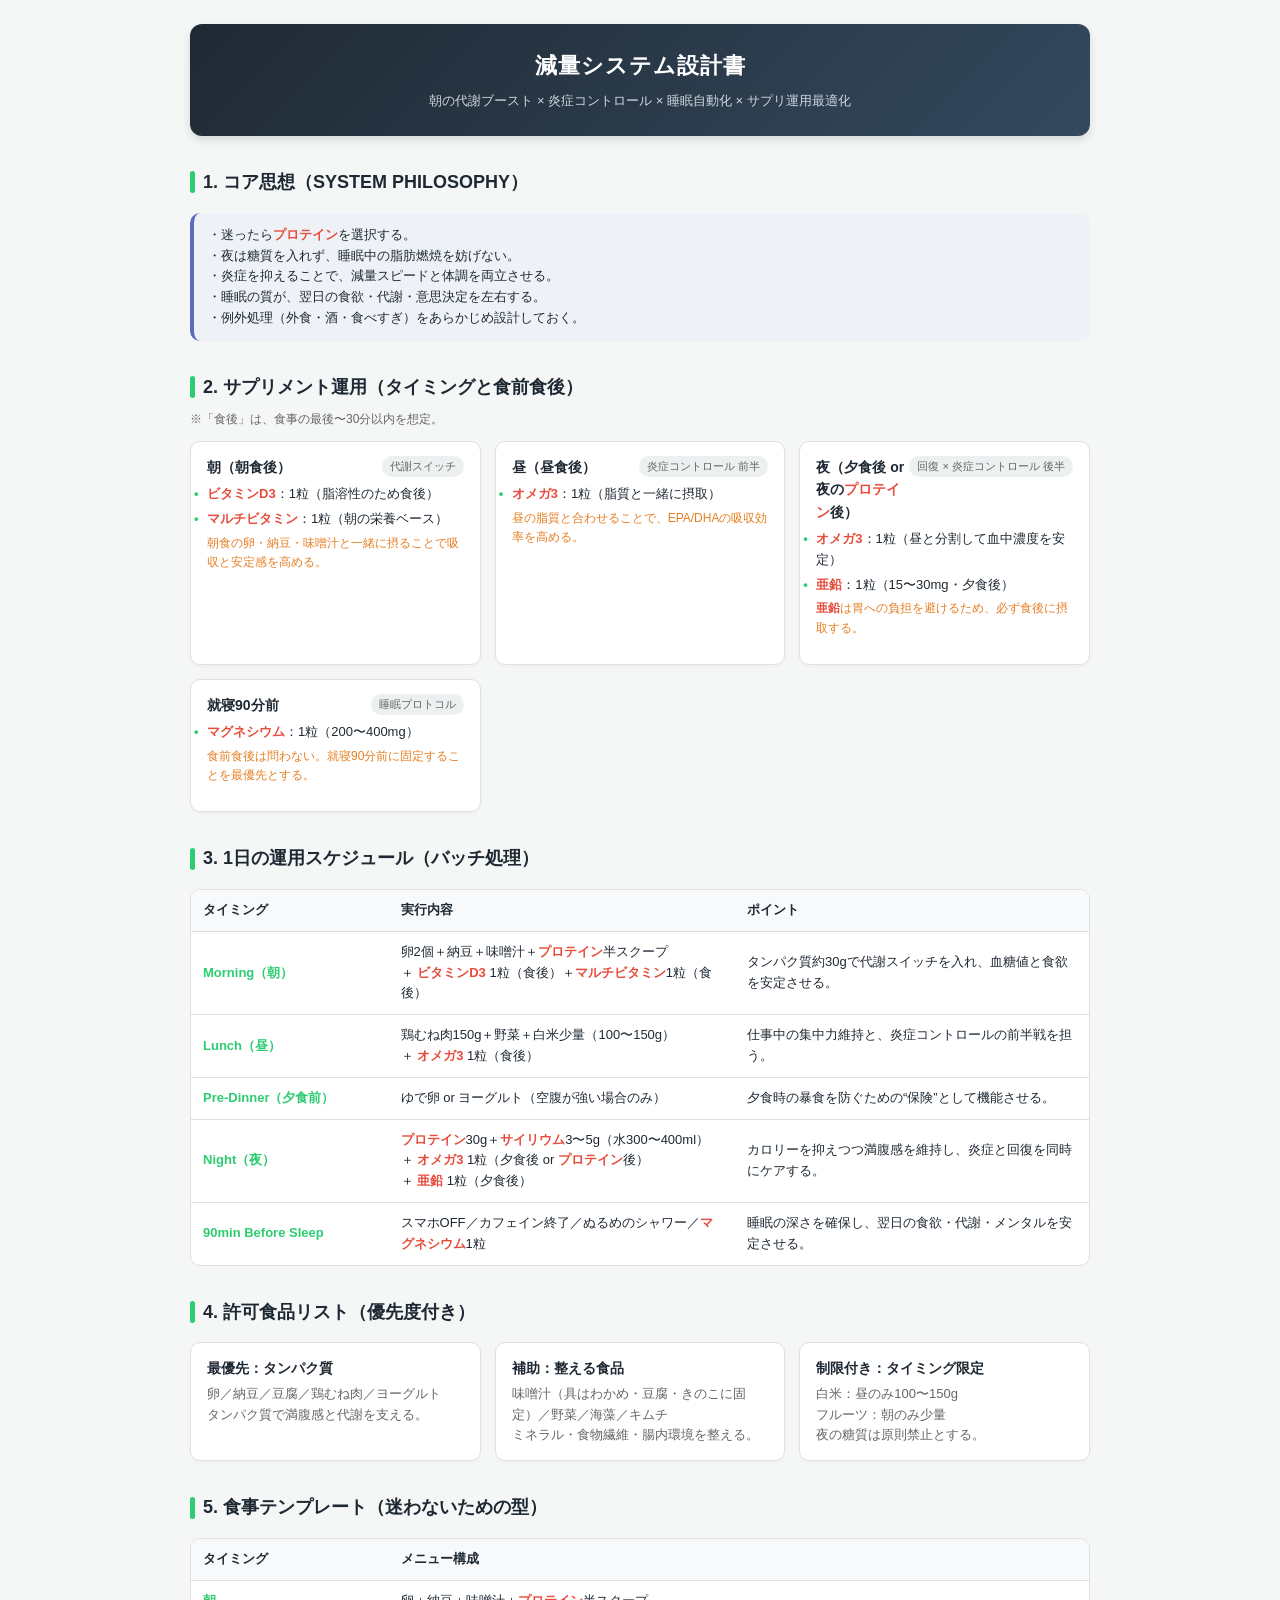
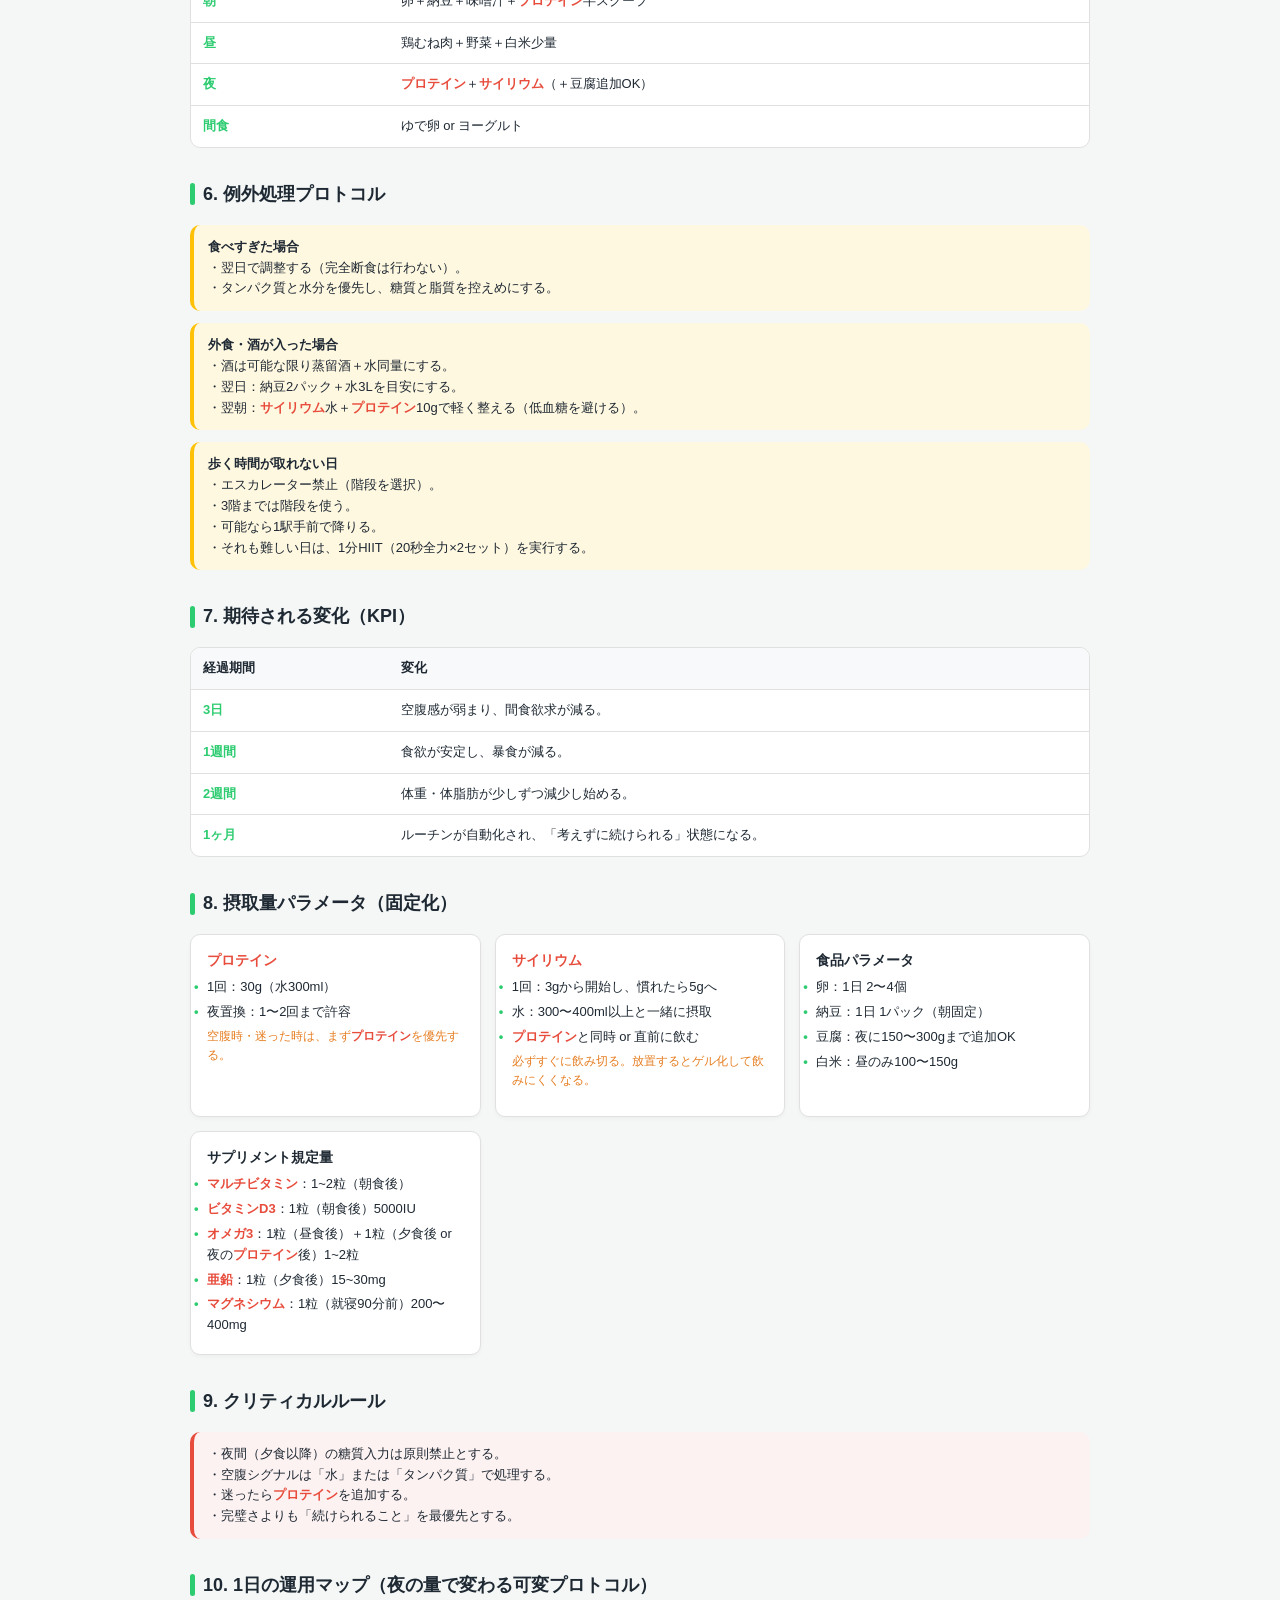
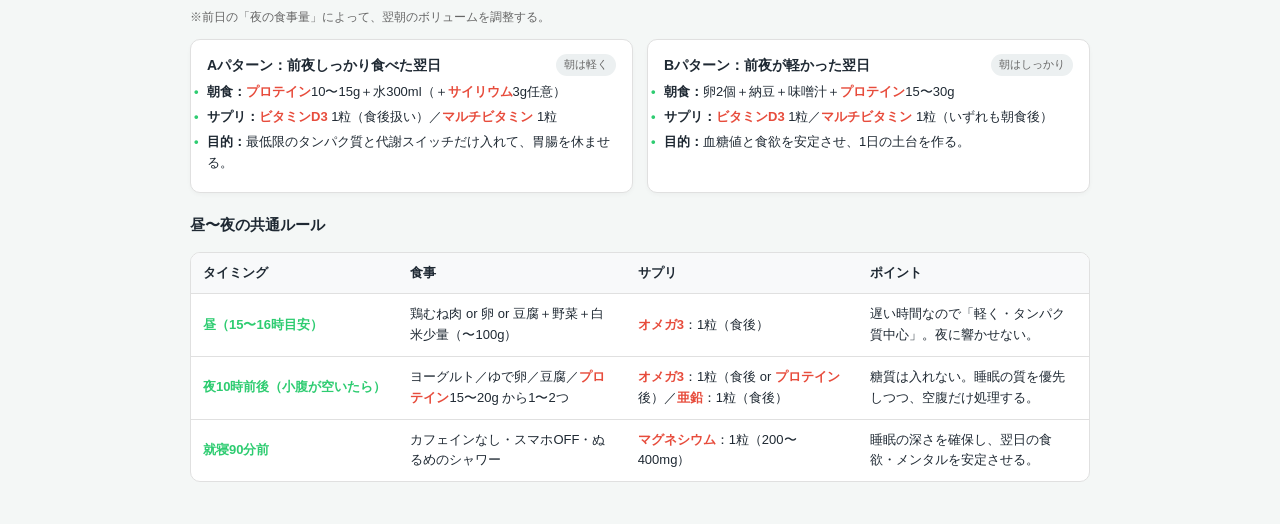
==== guide.html @ 46c60ed5 "Create guide.html" ====
<!DOCTYPE html>
<html lang="ja">
<head>
    <meta charset="UTF-8">
    <title>減量システム設計書</title>
    <style>
        :root {
            --primary: #1f2933;
            --secondary: #2ecc71;
            --accent: #e67e22;
            --danger: #e74c3c;
            --bg: #f4f7f6;
            --card-bg: #ffffff;
            --border: #e0e0e0;
            --muted: #666666;
        }

        * {
            box-sizing: border-box;
        }

        body {
            font-family: "Helvetica Neue", Arial, "Hiragino Kaku Gothic ProN", "Meiryo", sans-serif;
            background-color: var(--bg);
            color: var(--primary);
            margin: 0;
            padding: 24px;
            line-height: 1.6;
        }

        .container {
            max-width: 900px;
            margin: 0 auto;
        }

        header {
            background: linear-gradient(135deg, #1f2933, #34495e);
            color: #fff;
            padding: 24px 20px;
            border-radius: 12px;
            margin-bottom: 28px;
            box-shadow: 0 4px 10px rgba(0,0,0,0.12);
            text-align: center;
        }

        header h1 {
            margin: 0;
            font-size: 22px;
            letter-spacing: 1px;
        }

        header p {
            margin: 8px 0 0;
            font-size: 13px;
            color: #d0d7de;
        }

        h2 {
            margin: 32px 0 16px;
            font-size: 18px;
            color: var(--primary);
            display: flex;
            align-items: center;
            gap: 8px;
        }

        h2::before {
            content: "";
            width: 5px;
            height: 22px;
            border-radius: 4px;
            background: var(--secondary);
        }

        .section-note {
            font-size: 12px;
            color: var(--muted);
            margin-top: -8px;
            margin-bottom: 12px;
        }

        .grid-2 {
            display: grid;
            grid-template-columns: repeat(auto-fit, minmax(260px, 1fr));
            gap: 14px;
        }

        .grid-3 {
            display: grid;
            grid-template-columns: repeat(auto-fit, minmax(220px, 1fr));
            gap: 14px;
        }

        .card {
            background: var(--card-bg);
            border-radius: 10px;
            padding: 14px 16px;
            border: 1px solid var(--border);
            box-shadow: 0 2px 4px rgba(0,0,0,0.03);
        }

        .card-header {
            display: flex;
            justify-content: space-between;
            align-items: flex-start;
            margin-bottom: 6px;
        }

        .card-title {
            font-weight: bold;
            font-size: 14px;
            color: var(--primary);
        }

        .tag {
            font-size: 11px;
            padding: 2px 8px;
            border-radius: 999px;
            background: #ecf0f1;
            color: var(--muted);
            white-space: nowrap;
        }

        .desc {
            font-size: 13px;
            color: var(--muted);
            margin: 4px 0 0;
        }

        table {
            width: 100%;
            border-collapse: separate;
            border-spacing: 0;
            background: var(--card-bg);
            border-radius: 10px;
            overflow: hidden;
            border: 1px solid var(--border);
            margin-bottom: 18px;
        }

        th, td {
            padding: 10px 12px;
            font-size: 13px;
            border-bottom: 1px solid var(--border);
            text-align: left;
        }

        th {
            background: #f8f9fa;
            font-weight: bold;
            color: var(--primary);
        }

        tr:last-child td {
            border-bottom: none;
        }

        .time-col {
            font-weight: bold;
            color: var(--secondary);
            width: 22%;
            white-space: nowrap;
        }

        .box {
            padding: 12px 14px;
            border-radius: 10px;
            font-size: 13px;
            margin-bottom: 12px;
        }

        .box-info {
            background: #eef2f7;
            border-left: 4px solid #5c6bc0;
        }

        .box-success {
            background: #e8f6ef;
            border-left: 4px solid var(--secondary);
        }

        .box-warning {
            background: #fff8e1;
            border-left: 4px solid #ffc107;
        }

        .box-danger {
            background: #fdf2f2;
            border-left: 4px solid var(--danger);
        }

        .param-list {
            list-style: none;
            padding-left: 0;
            margin: 6px 0 0;
            font-size: 13px;
        }

        .param-list li {
            margin-bottom: 4px;
        }

        .param-list li::before {
            content: "•";
            color: var(--secondary);
            font-weight: bold;
            display: inline-block;
            width: 1em;
            margin-left: -1em;
        }

        .note {
            font-size: 12px;
            color: var(--accent);
            margin-top: 4px;
        }

        @media print {
            body {
                padding: 0;
                background: #ffffff;
            }
            header {
                box-shadow: none;
            }
        }
    </style>
</head>
<body>
<div class="container">

    <header>
        <h1>減量システム設計書</h1>
        <p>朝の代謝ブースト × 炎症コントロール × 睡眠自動化 × サプリ運用最適化</p>
    </header>

    <!-- 1. コア思想 -->
    <h2>1. コア思想（SYSTEM PHILOSOPHY）</h2>
    <div class="box box-info">
        <div>・迷ったらプロテインを選択する。</div>
        <div>・夜は糖質を入れず、睡眠中の脂肪燃焼を妨げない。</div>
        <div>・炎症を抑えることで、減量スピードと体調を両立させる。</div>
        <div>・睡眠の質が、翌日の食欲・代謝・意思決定を左右する。</div>
        <div>・例外処理（外食・酒・食べすぎ）をあらかじめ設計しておく。</div>
    </div>

    <!-- 2. サプリメント運用 -->
    <h2>2. サプリメント運用（タイミングと食前食後）</h2>
    <p class="section-note">※「食後」は、食事の最後〜30分以内を想定。</p>

    <div class="grid-2">
        <div class="card">
            <div class="card-header">
                <span class="card-title">朝（朝食後）</span>
                <span class="tag">代謝スイッチ</span>
            </div>
            <ul class="param-list">
                <li>ビタミンD3：1粒（脂溶性のため食後）</li>
                <li>マルチビタミン：1粒（朝の栄養ベース）</li>
            </ul>
            <p class="note">朝食の卵・納豆・味噌汁と一緒に摂ることで吸収と安定感を高める。</p>
        </div>

        <div class="card">
            <div class="card-header">
                <span class="card-title">昼（昼食後）</span>
                <span class="tag">炎症コントロール 前半</span>
            </div>
            <ul class="param-list">
                <li>オメガ3：1粒（脂質と一緒に摂取）</li>
            </ul>
            <p class="note">昼の脂質と合わせることで、EPA/DHAの吸収効率を高める。</p>
        </div>

        <div class="card">
            <div class="card-header">
                <span class="card-title">夜（夕食後 or 夜のプロテイン後）</span>
                <span class="tag">回復 × 炎症コントロール 後半</span>
            </div>
            <ul class="param-list">
                <li>オメガ3：1粒（昼と分割して血中濃度を安定）</li>
                <li>亜鉛：1粒（15〜30mg・夕食後）</li>
            </ul>
            <p class="note">亜鉛は胃への負担を避けるため、必ず食後に摂取する。</p>
        </div>

        <div class="card">
            <div class="card-header">
                <span class="card-title">就寝90分前</span>
                <span class="tag">睡眠プロトコル</span>
            </div>
            <ul class="param-list">
                <li>マグネシウム：1粒（200〜400mg）</li>
            </ul>
            <p class="note">食前食後は問わない。就寝90分前に固定することを最優先とする。</p>
        </div>
    </div>

    <!-- 3. 1日の運用スケジュール -->
    <h2>3. 1日の運用スケジュール（バッチ処理）</h2>
    <table>
        <tr>
            <th>タイミング</th>
            <th>実行内容</th>
            <th>ポイント</th>
        </tr>
        <tr>
            <td class="time-col">Morning（朝）</td>
            <td>
                卵2個＋納豆＋味噌汁＋プロテイン半スクープ<br>
                ＋ ビタミンD3 1粒（食後）＋マルチビタミン1粒（食後）
            </td>
            <td>タンパク質約30gで代謝スイッチを入れ、血糖値と食欲を安定させる。</td>
        </tr>
        <tr>
            <td class="time-col">Lunch（昼）</td>
            <td>
                鶏むね肉150g＋野菜＋白米少量（100〜150g）<br>
                ＋ オメガ3 1粒（食後）
            </td>
            <td>仕事中の集中力維持と、炎症コントロールの前半戦を担う。</td>
        </tr>
        <tr>
            <td class="time-col">Pre-Dinner（夕食前）</td>
            <td>ゆで卵 or ヨーグルト（空腹が強い場合のみ）</td>
            <td>夕食時の暴食を防ぐための“保険”として機能させる。</td>
        </tr>
        <tr>
            <td class="time-col">Night（夜）</td>
            <td>
                プロテイン30g＋サイリウム3〜5g（水300〜400ml）<br>
                ＋ オメガ3 1粒（夕食後 or プロテイン後）<br>
                ＋ 亜鉛 1粒（夕食後）
            </td>
            <td>カロリーを抑えつつ満腹感を維持し、炎症と回復を同時にケアする。</td>
        </tr>
        <tr>
            <td class="time-col">90min Before Sleep</td>
            <td>スマホOFF／カフェイン終了／ぬるめのシャワー／マグネシウム1粒</td>
            <td>睡眠の深さを確保し、翌日の食欲・代謝・メンタルを安定させる。</td>
        </tr>
    </table>

    <!-- 4. 食べていい食品 -->
    <h2>4. 許可食品リスト（優先度付き）</h2>
    <div class="grid-3">
        <div class="card">
            <div class="card-title">最優先：タンパク質</div>
            <p class="desc">
                卵／納豆／豆腐／鶏むね肉／ヨーグルト<br>
                タンパク質で満腹感と代謝を支える。
            </p>
        </div>
        <div class="card">
            <div class="card-title">補助：整える食品</div>
            <p class="desc">
                味噌汁（具はわかめ・豆腐・きのこに固定）／野菜／海藻／キムチ<br>
                ミネラル・食物繊維・腸内環境を整える。
            </p>
        </div>
        <div class="card">
            <div class="card-title">制限付き：タイミング限定</div>
            <p class="desc">
                白米：昼のみ100〜150g<br>
                フルーツ：朝のみ少量<br>
                夜の糖質は原則禁止とする。
            </p>
        </div>
    </div>

    <!-- 5. 食事テンプレ -->
    <h2>5. 食事テンプレート（迷わないための型）</h2>
    <table>
        <tr>
            <th>タイミング</th>
            <th>メニュー構成</th>
        </tr>
        <tr>
            <td class="time-col">朝</td>
            <td>卵＋納豆＋味噌汁＋プロテイン半スクープ</td>
        </tr>
        <tr>
            <td class="time-col">昼</td>
            <td>鶏むね肉＋野菜＋白米少量</td>
        </tr>
        <tr>
            <td class="time-col">夜</td>
            <td>プロテイン＋サイリウム（＋豆腐追加OK）</td>
        </tr>
        <tr>
            <td class="time-col">間食</td>
            <td>ゆで卵 or ヨーグルト</td>
        </tr>
    </table>

    <!-- 6. 例外処理 -->
    <h2>6. 例外処理プロトコル</h2>

    <div class="box box-warning">
        <strong>食べすぎた場合</strong><br>
        ・翌日で調整する（完全断食は行わない）。<br>
        ・タンパク質と水分を優先し、糖質と脂質を控えめにする。
    </div>

    <div class="box box-warning">
        <strong>外食・酒が入った場合</strong><br>
        ・酒は可能な限り蒸留酒＋水同量にする。<br>
        ・翌日：納豆2パック＋水3Lを目安にする。<br>
        ・翌朝：サイリウム水＋プロテイン10gで軽く整える（低血糖を避ける）。
    </div>

    <div class="box box-warning">
        <strong>歩く時間が取れない日</strong><br>
        ・エスカレーター禁止（階段を選択）。<br>
        ・3階までは階段を使う。<br>
        ・可能なら1駅手前で降りる。<br>
        ・それも難しい日は、1分HIIT（20秒全力×2セット）を実行する。
    </div>

    <!-- 7. 効果 -->
    <h2>7. 期待される変化（KPI）</h2>
    <table>
        <tr>
            <th>経過期間</th>
            <th>変化</th>
        </tr>
        <tr>
            <td class="time-col">3日</td>
            <td>空腹感が弱まり、間食欲求が減る。</td>
        </tr>
        <tr>
            <td class="time-col">1週間</td>
            <td>食欲が安定し、暴食が減る。</td>
        </tr>
        <tr>
            <td class="time-col">2週間</td>
            <td>体重・体脂肪が少しずつ減少し始める。</td>
        </tr>
        <tr>
            <td class="time-col">1ヶ月</td>
            <td>ルーチンが自動化され、「考えずに続けられる」状態になる。</td>
        </tr>
    </table>

    <!-- 8. 摂取量パラメータ -->
    <h2>8. 摂取量パラメータ（固定化）</h2>
    <div class="grid-2">
        <div class="card">
            <div class="card-title">プロテイン</div>
            <ul class="param-list">
                <li>1回：30g（水300ml）</li>
                <li>夜置換：1〜2回まで許容</li>
            </ul>
            <p class="note">空腹時・迷った時は、まずプロテインを優先する。</p>
        </div>

        <div class="card">
            <div class="card-title">サイリウム</div>
            <ul class="param-list">
                <li>1回：3gから開始し、慣れたら5gへ</li>
                <li>水：300〜400ml以上と一緒に摂取</li>
                <li>プロテインと同時 or 直前に飲む</li>
            </ul>
            <p class="note">必ずすぐに飲み切る。放置するとゲル化して飲みにくくなる。</p>
        </div>

        <div class="card">
            <div class="card-title">食品パラメータ</div>
            <ul class="param-list">
                <li>卵：1日 2〜4個</li>
                <li>納豆：1日 1パック（朝固定）</li>
                <li>豆腐：夜に150〜300gまで追加OK</li>
                <li>白米：昼のみ100〜150g</li>
            </ul>
        </div>

        <div class="card">
            <div class="card-title">サプリメント規定量</div>
            <ul class="param-list">
                <li>マルチビタミン：1~2粒（朝食後）</li>
                <li>ビタミンD3：1粒（朝食後）5000IU</li>
                <li>オメガ3：1粒（昼食後）＋1粒（夕食後 or 夜のプロテイン後）1~2粒</li>
                <li>亜鉛：1粒（夕食後）15~30mg</li>
                <li>マグネシウム：1粒（就寝90分前）200〜400mg</li>
            </ul>
        </div>
    </div>

    <!-- 9. クリティカルルール -->
    <h2>9. クリティカルルール</h2>
    <div class="box box-danger">
        <div>・夜間（夕食以降）の糖質入力は原則禁止とする。</div>
        <div>・空腹シグナルは「水」または「タンパク質」で処理する。</div>
        <div>・迷ったらプロテインを追加する。</div>
        <div>・完璧さよりも「続けられること」を最優先とする。</div>
    </div>
    
    <!-- 10. 1日の運用マップ（夜の量で変わる可変プロトコル） -->
    <h2>10. 1日の運用マップ（夜の量で変わる可変プロトコル）</h2>
    <p class="section-note">※前日の「夜の食事量」によって、翌朝のボリュームを調整する。</p>

    <div class="grid-2">
        <div class="card">
            <div class="card-header">
                <span class="card-title">Aパターン：前夜しっかり食べた翌日</span>
                <span class="tag">朝は軽く</span>
            </div>
            <ul class="param-list">
                <li><strong>朝食：</strong>プロテイン10〜15g＋水300ml（＋サイリウム3g任意）</li>
                <li><strong>サプリ：</strong>ビタミンD3 1粒（食後扱い）／マルチビタミン 1粒</li>
                <li><strong>目的：</strong>最低限のタンパク質と代謝スイッチだけ入れて、胃腸を休ませる。</li>
            </ul>
        </div>

        <div class="card">
            <div class="card-header">
                <span class="card-title">Bパターン：前夜が軽かった翌日</span>
                <span class="tag">朝はしっかり</span>
            </div>
            <ul class="param-list">
                <li><strong>朝食：</strong>卵2個＋納豆＋味噌汁＋プロテイン15〜30g</li>
                <li><strong>サプリ：</strong>ビタミンD3 1粒／マルチビタミン 1粒（いずれも朝食後）</li>
                <li><strong>目的：</strong>血糖値と食欲を安定させ、1日の土台を作る。</li>
            </ul>
        </div>
    </div>

    <h3 style="font-size:15px; margin-top:20px;">昼〜夜の共通ルール</h3>
    <table>
        <tr>
            <th>タイミング</th>
            <th>食事</th>
            <th>サプリ</th>
            <th>ポイント</th>
        </tr>
        <tr>
            <td class="time-col">昼（15〜16時目安）</td>
            <td>鶏むね肉 or 卵 or 豆腐＋野菜＋白米少量（〜100g）</td>
            <td>オメガ3：1粒（食後）</td>
            <td>遅い時間なので「軽く・タンパク質中心」。夜に響かせない。</td>
        </tr>
        <tr>
            <td class="time-col">夜10時前後（小腹が空いたら）</td>
            <td>ヨーグルト／ゆで卵／豆腐／プロテイン15〜20g から1〜2つ</td>
            <td>オメガ3：1粒（食後 or プロテイン後）／亜鉛：1粒（食後）</td>
            <td>糖質は入れない。睡眠の質を優先しつつ、空腹だけ処理する。</td>
        </tr>
        <tr>
            <td class="time-col">就寝90分前</td>
            <td>カフェインなし・スマホOFF・ぬるめのシャワー</td>
            <td>マグネシウム：1粒（200〜400mg）</td>
            <td>睡眠の深さを確保し、翌日の食欲・メンタルを安定させる。</td>
        </tr>
    </table>

</div>
</body>

</div> <!-- container -->
</body>

<style>
.highlight {
    color: #e74c3c;
    font-weight: bold;
}
</style>

<script>
const words = ["ビタミンD3", "マルチビタミン", "オメガ3", "亜鉛", "マグネシウム", "サイリウム","プロテイン"];

document.body.innerHTML = document.body.innerHTML.replace(
    new RegExp(words.join("|"), "g"),
    match => `<span class="highlight">${match}</span>`
);
</script>

</html>
</html>
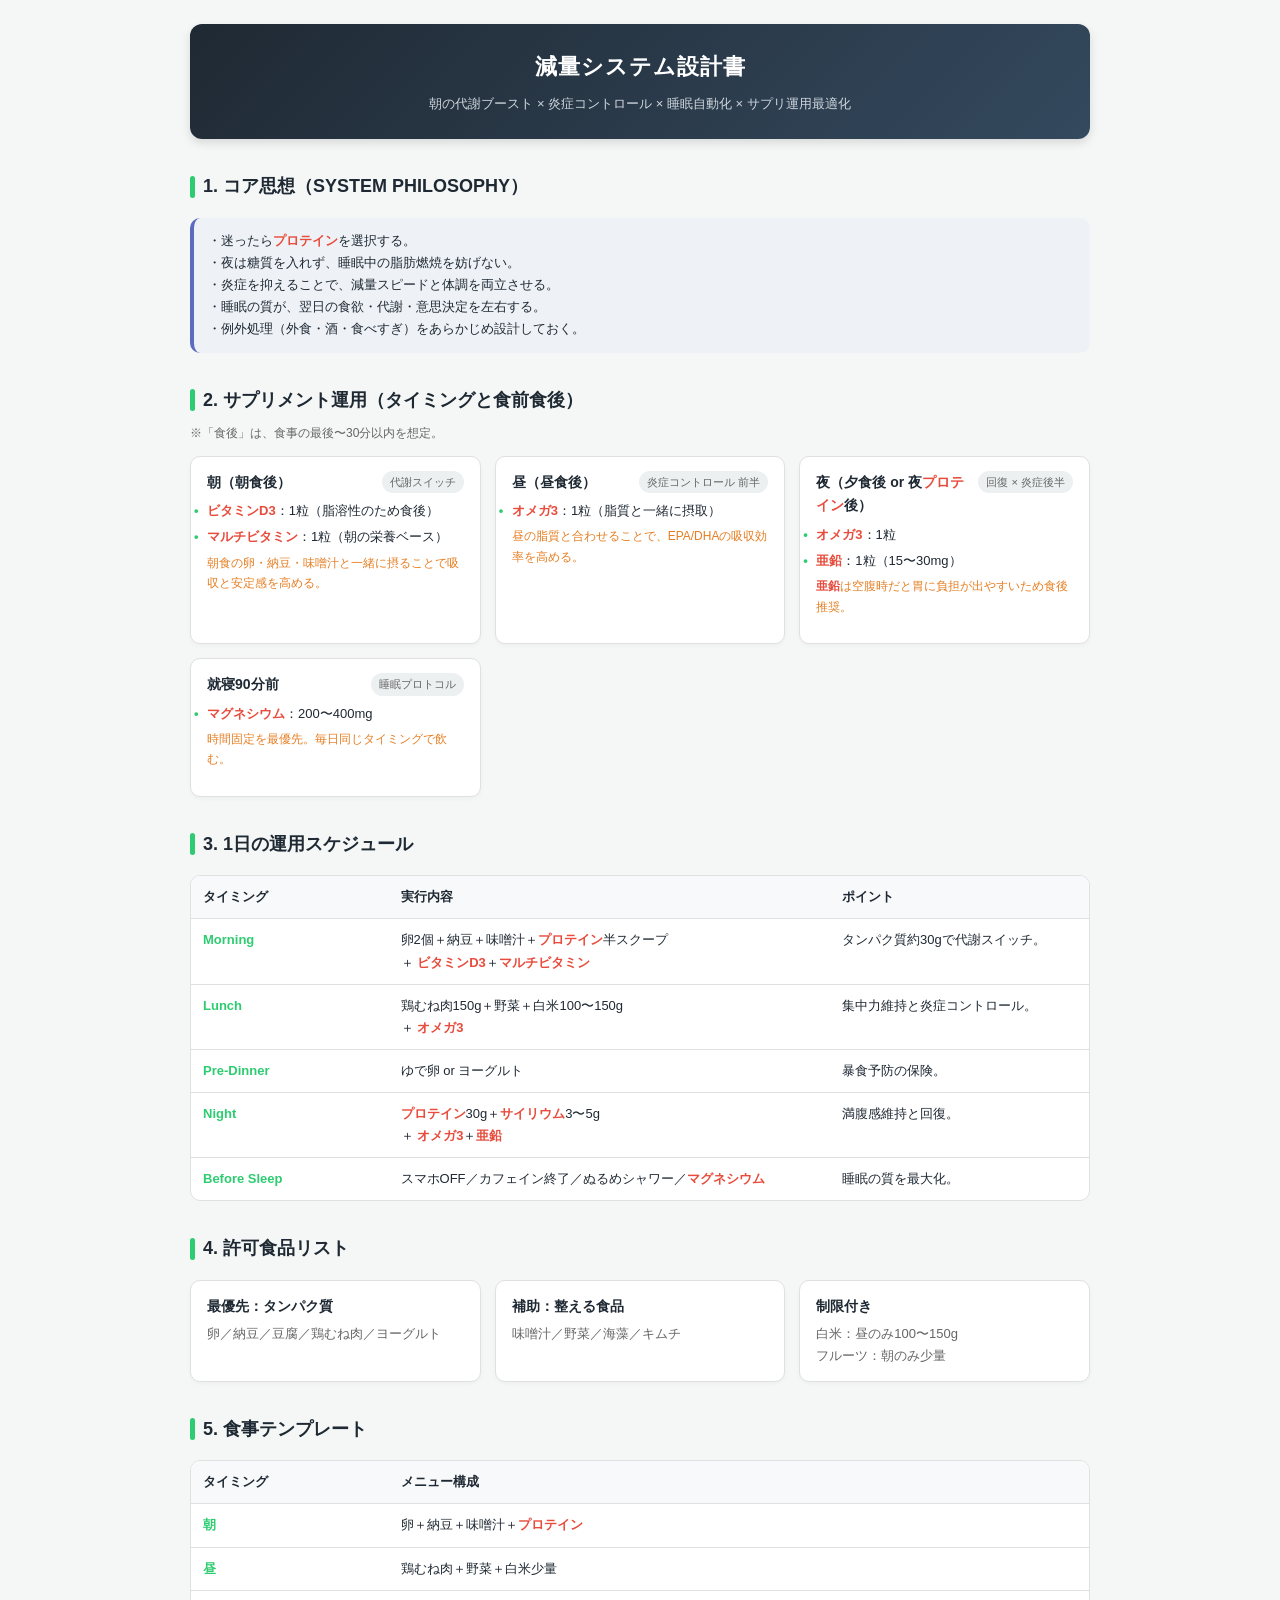
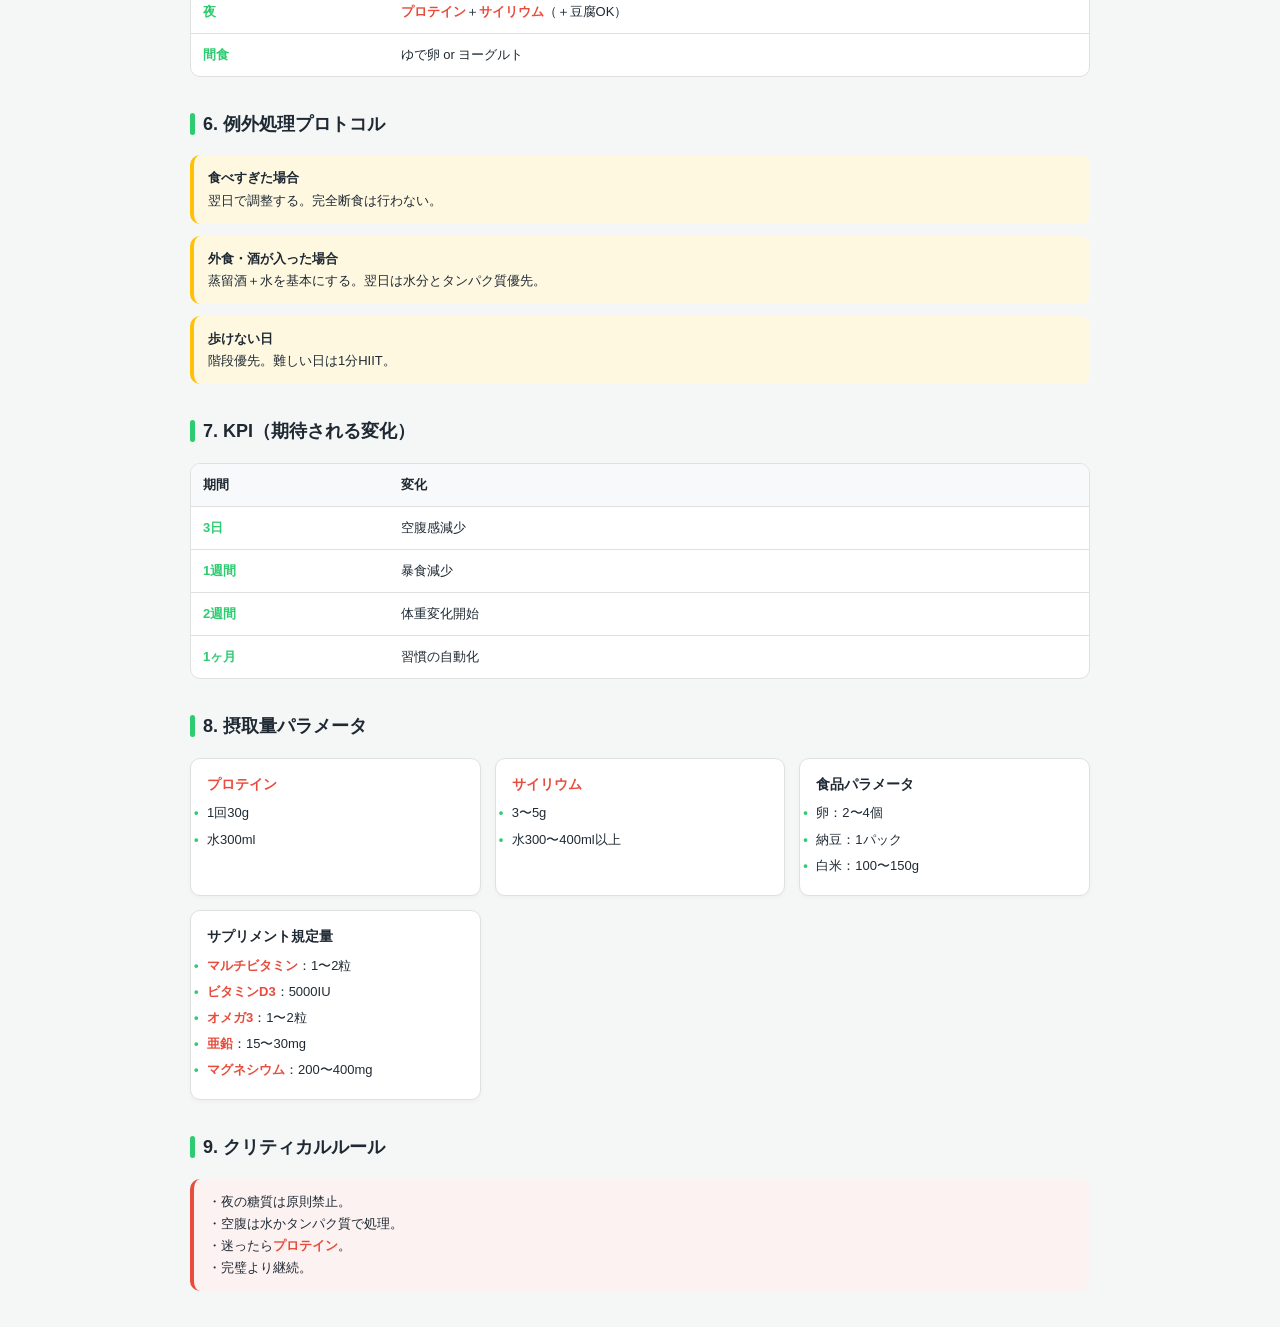
==== commit 3b3d7d7d: "Update guide.html" ====
--- a/guide.html
+++ b/guide.html
@@ -1,579 +1,643 @@
 <!DOCTYPE html>
 <html lang="ja">
 <head>
-    <meta charset="UTF-8">
-    <title>減量システム設計書</title>
-    <style>
-        :root {
-            --primary: #1f2933;
-            --secondary: #2ecc71;
-            --accent: #e67e22;
-            --danger: #e74c3c;
-            --bg: #f4f7f6;
-            --card-bg: #ffffff;
-            --border: #e0e0e0;
-            --muted: #666666;
+<meta charset="UTF-8">
+<meta name="viewport" content="width=device-width, initial-scale=1.0">
+<title>減量システム設計書</title>
+
+<style>
+:root{
+    --primary:#1f2933;
+    --secondary:#2ecc71;
+    --accent:#e67e22;
+    --danger:#e74c3c;
+    --bg:#f4f7f6;
+    --card-bg:#ffffff;
+    --border:#e0e0e0;
+    --muted:#666666;
+}
+
+*{
+    box-sizing:border-box;
+}
+
+body{
+    font-family:"Helvetica Neue", Arial, "Hiragino Kaku Gothic ProN", "Meiryo", sans-serif;
+    background:var(--bg);
+    color:var(--primary);
+    margin:0;
+    padding:24px;
+    line-height:1.7;
+}
+
+.container{
+    max-width:900px;
+    margin:0 auto;
+}
+
+header{
+    background:linear-gradient(135deg,#1f2933,#34495e);
+    color:#fff;
+    padding:24px 20px;
+    border-radius:12px;
+    margin-bottom:28px;
+    box-shadow:0 4px 10px rgba(0,0,0,.12);
+    text-align:center;
+}
+
+header h1{
+    margin:0;
+    font-size:22px;
+    letter-spacing:1px;
+}
+
+header p{
+    margin:8px 0 0;
+    font-size:13px;
+    color:#d0d7de;
+}
+
+h2{
+    margin:32px 0 16px;
+    font-size:18px;
+    color:var(--primary);
+    display:flex;
+    align-items:center;
+    gap:8px;
+}
+
+h2::before{
+    content:"";
+    width:5px;
+    height:22px;
+    border-radius:4px;
+    background:var(--secondary);
+}
+
+.section-note{
+    font-size:12px;
+    color:var(--muted);
+    margin-top:-8px;
+    margin-bottom:12px;
+}
+
+.grid-2{
+    display:grid;
+    grid-template-columns:repeat(auto-fit,minmax(260px,1fr));
+    gap:14px;
+}
+
+.grid-3{
+    display:grid;
+    grid-template-columns:repeat(auto-fit,minmax(220px,1fr));
+    gap:14px;
+}
+
+.card{
+    background:var(--card-bg);
+    border-radius:10px;
+    padding:14px 16px;
+    border:1px solid var(--border);
+    box-shadow:0 2px 4px rgba(0,0,0,.03);
+}
+
+.card-header{
+    display:flex;
+    justify-content:space-between;
+    align-items:flex-start;
+    margin-bottom:6px;
+    gap:10px;
+}
+
+.card-title{
+    font-weight:bold;
+    font-size:14px;
+    color:var(--primary);
+}
+
+.tag{
+    font-size:11px;
+    padding:2px 8px;
+    border-radius:999px;
+    background:#ecf0f1;
+    color:var(--muted);
+    white-space:nowrap;
+}
+
+.desc{
+    font-size:13px;
+    color:var(--muted);
+    margin:4px 0 0;
+}
+
+table{
+    width:100%;
+    border-collapse:separate;
+    border-spacing:0;
+    background:var(--card-bg);
+    border-radius:10px;
+    overflow:hidden;
+    border:1px solid var(--border);
+    margin-bottom:18px;
+}
+
+th,
+td{
+    padding:10px 12px;
+    font-size:13px;
+    border-bottom:1px solid var(--border);
+    text-align:left;
+    vertical-align:top;
+}
+
+th{
+    background:#f8f9fa;
+    font-weight:bold;
+    color:var(--primary);
+}
+
+tr:last-child td{
+    border-bottom:none;
+}
+
+.time-col{
+    font-weight:bold;
+    color:var(--secondary);
+    width:22%;
+    white-space:nowrap;
+}
+
+.box{
+    padding:12px 14px;
+    border-radius:10px;
+    font-size:13px;
+    margin-bottom:12px;
+}
+
+.box-info{
+    background:#eef2f7;
+    border-left:4px solid #5c6bc0;
+}
+
+.box-warning{
+    background:#fff8e1;
+    border-left:4px solid #ffc107;
+}
+
+.box-danger{
+    background:#fdf2f2;
+    border-left:4px solid var(--danger);
+}
+
+.param-list{
+    list-style:none;
+    padding-left:0;
+    margin:6px 0 0;
+    font-size:13px;
+}
+
+.param-list li{
+    margin-bottom:4px;
+}
+
+.param-list li::before{
+    content:"•";
+    color:var(--secondary);
+    font-weight:bold;
+    display:inline-block;
+    width:1em;
+    margin-left:-1em;
+}
+
+.note{
+    font-size:12px;
+    color:var(--accent);
+    margin-top:4px;
+}
+
+.highlight{
+    color:#e74c3c;
+    font-weight:bold;
+}
+
+@media(max-width:768px){
+
+    body{
+        padding:14px;
+    }
+
+    table{
+        display:block;
+        overflow-x:auto;
+        -webkit-overflow-scrolling:touch;
+    }
+
+    .time-col{
+        min-width:120px;
+    }
+}
+
+@media print{
+
+    body{
+        padding:0;
+        background:#fff;
+    }
+
+    header{
+        box-shadow:none;
+    }
+
+    .card{
+        box-shadow:none;
+    }
+}
+</style>
+</head>
+
+<body>
+
+<div class="container">
+
+<header>
+    <h1>減量システム設計書</h1>
+    <p>朝の代謝ブースト × 炎症コントロール × 睡眠自動化 × サプリ運用最適化</p>
+</header>
+
+<!-- 1 -->
+<h2>1. コア思想（SYSTEM PHILOSOPHY）</h2>
+
+<div class="box box-info">
+    <div>・迷ったらプロテインを選択する。</div>
+    <div>・夜は糖質を入れず、睡眠中の脂肪燃焼を妨げない。</div>
+    <div>・炎症を抑えることで、減量スピードと体調を両立させる。</div>
+    <div>・睡眠の質が、翌日の食欲・代謝・意思決定を左右する。</div>
+    <div>・例外処理（外食・酒・食べすぎ）をあらかじめ設計しておく。</div>
+</div>
+
+<!-- 2 -->
+<h2>2. サプリメント運用（タイミングと食前食後）</h2>
+
+<p class="section-note">
+※「食後」は、食事の最後〜30分以内を想定。
+</p>
+
+<div class="grid-2">
+
+    <div class="card">
+        <div class="card-header">
+            <span class="card-title">朝（朝食後）</span>
+            <span class="tag">代謝スイッチ</span>
+        </div>
+
+        <ul class="param-list">
+            <li>ビタミンD3：1粒（脂溶性のため食後）</li>
+            <li>マルチビタミン：1粒（朝の栄養ベース）</li>
+        </ul>
+
+        <p class="note">
+            朝食の卵・納豆・味噌汁と一緒に摂ることで吸収と安定感を高める。
+        </p>
+    </div>
+
+    <div class="card">
+        <div class="card-header">
+            <span class="card-title">昼（昼食後）</span>
+            <span class="tag">炎症コントロール 前半</span>
+        </div>
+
+        <ul class="param-list">
+            <li>オメガ3：1粒（脂質と一緒に摂取）</li>
+        </ul>
+
+        <p class="note">
+            昼の脂質と合わせることで、EPA/DHAの吸収効率を高める。
+        </p>
+    </div>
+
+    <div class="card">
+        <div class="card-header">
+            <span class="card-title">夜（夕食後 or 夜プロテイン後）</span>
+            <span class="tag">回復 × 炎症後半</span>
+        </div>
+
+        <ul class="param-list">
+            <li>オメガ3：1粒</li>
+            <li>亜鉛：1粒（15〜30mg）</li>
+        </ul>
+
+        <p class="note">
+            亜鉛は空腹時だと胃に負担が出やすいため食後推奨。
+        </p>
+    </div>
+
+    <div class="card">
+        <div class="card-header">
+            <span class="card-title">就寝90分前</span>
+            <span class="tag">睡眠プロトコル</span>
+        </div>
+
+        <ul class="param-list">
+            <li>マグネシウム：200〜400mg</li>
+        </ul>
+
+        <p class="note">
+            時間固定を最優先。毎日同じタイミングで飲む。
+        </p>
+    </div>
+
+</div>
+
+<!-- 3 -->
+<h2>3. 1日の運用スケジュール</h2>
+
+<table>
+
+<tr>
+    <th>タイミング</th>
+    <th>実行内容</th>
+    <th>ポイント</th>
+</tr>
+
+<tr>
+    <td class="time-col">Morning</td>
+    <td>
+        卵2個＋納豆＋味噌汁＋プロテイン半スクープ<br>
+        ＋ ビタミンD3＋マルチビタミン
+    </td>
+    <td>
+        タンパク質約30gで代謝スイッチ。
+    </td>
+</tr>
+
+<tr>
+    <td class="time-col">Lunch</td>
+    <td>
+        鶏むね肉150g＋野菜＋白米100〜150g<br>
+        ＋ オメガ3
+    </td>
+    <td>
+        集中力維持と炎症コントロール。
+    </td>
+</tr>
+
+<tr>
+    <td class="time-col">Pre-Dinner</td>
+    <td>
+        ゆで卵 or ヨーグルト
+    </td>
+    <td>
+        暴食予防の保険。
+    </td>
+</tr>
+
+<tr>
+    <td class="time-col">Night</td>
+    <td>
+        プロテイン30g＋サイリウム3〜5g<br>
+        ＋ オメガ3＋亜鉛
+    </td>
+    <td>
+        満腹感維持と回復。
+    </td>
+</tr>
+
+<tr>
+    <td class="time-col">Before Sleep</td>
+    <td>
+        スマホOFF／カフェイン終了／ぬるめシャワー／マグネシウム
+    </td>
+    <td>
+        睡眠の質を最大化。
+    </td>
+</tr>
+
+</table>
+
+<!-- 4 -->
+<h2>4. 許可食品リスト</h2>
+
+<div class="grid-3">
+
+    <div class="card">
+        <div class="card-title">最優先：タンパク質</div>
+
+        <p class="desc">
+            卵／納豆／豆腐／鶏むね肉／ヨーグルト
+        </p>
+    </div>
+
+    <div class="card">
+        <div class="card-title">補助：整える食品</div>
+
+        <p class="desc">
+            味噌汁／野菜／海藻／キムチ
+        </p>
+    </div>
+
+    <div class="card">
+        <div class="card-title">制限付き</div>
+
+        <p class="desc">
+            白米：昼のみ100〜150g<br>
+            フルーツ：朝のみ少量
+        </p>
+    </div>
+
+</div>
+
+<!-- 5 -->
+<h2>5. 食事テンプレート</h2>
+
+<table>
+
+<tr>
+    <th>タイミング</th>
+    <th>メニュー構成</th>
+</tr>
+
+<tr>
+    <td class="time-col">朝</td>
+    <td>卵＋納豆＋味噌汁＋プロテイン</td>
+</tr>
+
+<tr>
+    <td class="time-col">昼</td>
+    <td>鶏むね肉＋野菜＋白米少量</td>
+</tr>
+
+<tr>
+    <td class="time-col">夜</td>
+    <td>プロテイン＋サイリウム（＋豆腐OK）</td>
+</tr>
+
+<tr>
+    <td class="time-col">間食</td>
+    <td>ゆで卵 or ヨーグルト</td>
+</tr>
+
+</table>
+
+<!-- 6 -->
+<h2>6. 例外処理プロトコル</h2>
+
+<div class="box box-warning">
+    <strong>食べすぎた場合</strong><br>
+    翌日で調整する。完全断食は行わない。
+</div>
+
+<div class="box box-warning">
+    <strong>外食・酒が入った場合</strong><br>
+    蒸留酒＋水を基本にする。翌日は水分とタンパク質優先。
+</div>
+
+<div class="box box-warning">
+    <strong>歩けない日</strong><br>
+    階段優先。難しい日は1分HIIT。
+</div>
+
+<!-- 7 -->
+<h2>7. KPI（期待される変化）</h2>
+
+<table>
+
+<tr>
+    <th>期間</th>
+    <th>変化</th>
+</tr>
+
+<tr>
+    <td class="time-col">3日</td>
+    <td>空腹感減少</td>
+</tr>
+
+<tr>
+    <td class="time-col">1週間</td>
+    <td>暴食減少</td>
+</tr>
+
+<tr>
+    <td class="time-col">2週間</td>
+    <td>体重変化開始</td>
+</tr>
+
+<tr>
+    <td class="time-col">1ヶ月</td>
+    <td>習慣の自動化</td>
+</tr>
+
+</table>
+
+<!-- 8 -->
+<h2>8. 摂取量パラメータ</h2>
+
+<div class="grid-2">
+
+    <div class="card">
+        <div class="card-title">プロテイン</div>
+
+        <ul class="param-list">
+            <li>1回30g</li>
+            <li>水300ml</li>
+        </ul>
+    </div>
+
+    <div class="card">
+        <div class="card-title">サイリウム</div>
+
+        <ul class="param-list">
+            <li>3〜5g</li>
+            <li>水300〜400ml以上</li>
+        </ul>
+    </div>
+
+    <div class="card">
+        <div class="card-title">食品パラメータ</div>
+
+        <ul class="param-list">
+            <li>卵：2〜4個</li>
+            <li>納豆：1パック</li>
+            <li>白米：100〜150g</li>
+        </ul>
+    </div>
+
+    <div class="card">
+        <div class="card-title">サプリメント規定量</div>
+
+        <ul class="param-list">
+            <li>マルチビタミン：1〜2粒</li>
+            <li>ビタミンD3：5000IU</li>
+            <li>オメガ3：1〜2粒</li>
+            <li>亜鉛：15〜30mg</li>
+            <li>マグネシウム：200〜400mg</li>
+        </ul>
+    </div>
+
+</div>
+
+<!-- 9 -->
+<h2>9. クリティカルルール</h2>
+
+<div class="box box-danger">
+    <div>・夜の糖質は原則禁止。</div>
+    <div>・空腹は水かタンパク質で処理。</div>
+    <div>・迷ったらプロテイン。</div>
+    <div>・完璧より継続。</div>
+</div>
+
+</div>
+
+<script>
+const words = [
+    "ビタミンD3",
+    "マルチビタミン",
+    "オメガ3",
+    "亜鉛",
+    "マグネシウム",
+    "サイリウム",
+    "プロテイン"
+];
+
+function highlightText(node){
+
+    if(node.nodeType === Node.TEXT_NODE){
+
+        let text = node.nodeValue;
+        let replaced = text;
+
+        words.forEach(word => {
+
+            const regex = new RegExp(word, "g");
+
+            replaced = replaced.replace(
+                regex,
+                `<span class="highlight">${word}</span>`
+            );
+        });
+
+        if(replaced !== text){
+
+            const span = document.createElement("span");
+            span.innerHTML = replaced;
+
+            node.parentNode.replaceChild(span, node);
         }
 
-        * {
-            box-sizing: border-box;
-        }
-
-        body {
-            font-family: "Helvetica Neue", Arial, "Hiragino Kaku Gothic ProN", "Meiryo", sans-serif;
-            background-color: var(--bg);
-            color: var(--primary);
-            margin: 0;
-            padding: 24px;
-            line-height: 1.6;
-        }
-
-        .container {
-            max-width: 900px;
-            margin: 0 auto;
-        }
-
-        header {
-            background: linear-gradient(135deg, #1f2933, #34495e);
-            color: #fff;
-            padding: 24px 20px;
-            border-radius: 12px;
-            margin-bottom: 28px;
-            box-shadow: 0 4px 10px rgba(0,0,0,0.12);
-            text-align: center;
-        }
-
-        header h1 {
-            margin: 0;
-            font-size: 22px;
-            letter-spacing: 1px;
-        }
-
-        header p {
-            margin: 8px 0 0;
-            font-size: 13px;
-            color: #d0d7de;
-        }
-
-        h2 {
-            margin: 32px 0 16px;
-            font-size: 18px;
-            color: var(--primary);
-            display: flex;
-            align-items: center;
-            gap: 8px;
-        }
-
-        h2::before {
-            content: "";
-            width: 5px;
-            height: 22px;
-            border-radius: 4px;
-            background: var(--secondary);
-        }
-
-        .section-note {
-            font-size: 12px;
-            color: var(--muted);
-            margin-top: -8px;
-            margin-bottom: 12px;
-        }
-
-        .grid-2 {
-            display: grid;
-            grid-template-columns: repeat(auto-fit, minmax(260px, 1fr));
-            gap: 14px;
-        }
-
-        .grid-3 {
-            display: grid;
-            grid-template-columns: repeat(auto-fit, minmax(220px, 1fr));
-            gap: 14px;
-        }
-
-        .card {
-            background: var(--card-bg);
-            border-radius: 10px;
-            padding: 14px 16px;
-            border: 1px solid var(--border);
-            box-shadow: 0 2px 4px rgba(0,0,0,0.03);
-        }
-
-        .card-header {
-            display: flex;
-            justify-content: space-between;
-            align-items: flex-start;
-            margin-bottom: 6px;
-        }
-
-        .card-title {
-            font-weight: bold;
-            font-size: 14px;
-            color: var(--primary);
-        }
-
-        .tag {
-            font-size: 11px;
-            padding: 2px 8px;
-            border-radius: 999px;
-            background: #ecf0f1;
-            color: var(--muted);
-            white-space: nowrap;
-        }
-
-        .desc {
-            font-size: 13px;
-            color: var(--muted);
-            margin: 4px 0 0;
-        }
-
-        table {
-            width: 100%;
-            border-collapse: separate;
-            border-spacing: 0;
-            background: var(--card-bg);
-            border-radius: 10px;
-            overflow: hidden;
-            border: 1px solid var(--border);
-            margin-bottom: 18px;
-        }
-
-        th, td {
-            padding: 10px 12px;
-            font-size: 13px;
-            border-bottom: 1px solid var(--border);
-            text-align: left;
-        }
-
-        th {
-            background: #f8f9fa;
-            font-weight: bold;
-            color: var(--primary);
-        }
-
-        tr:last-child td {
-            border-bottom: none;
-        }
-
-        .time-col {
-            font-weight: bold;
-            color: var(--secondary);
-            width: 22%;
-            white-space: nowrap;
-        }
-
-        .box {
-            padding: 12px 14px;
-            border-radius: 10px;
-            font-size: 13px;
-            margin-bottom: 12px;
-        }
-
-        .box-info {
-            background: #eef2f7;
-            border-left: 4px solid #5c6bc0;
-        }
-
-        .box-success {
-            background: #e8f6ef;
-            border-left: 4px solid var(--secondary);
-        }
-
-        .box-warning {
-            background: #fff8e1;
-            border-left: 4px solid #ffc107;
-        }
-
-        .box-danger {
-            background: #fdf2f2;
-            border-left: 4px solid var(--danger);
-        }
-
-        .param-list {
-            list-style: none;
-            padding-left: 0;
-            margin: 6px 0 0;
-            font-size: 13px;
-        }
-
-        .param-list li {
-            margin-bottom: 4px;
-        }
-
-        .param-list li::before {
-            content: "•";
-            color: var(--secondary);
-            font-weight: bold;
-            display: inline-block;
-            width: 1em;
-            margin-left: -1em;
-        }
-
-        .note {
-            font-size: 12px;
-            color: var(--accent);
-            margin-top: 4px;
-        }
-
-        @media print {
-            body {
-                padding: 0;
-                background: #ffffff;
-            }
-            header {
-                box-shadow: none;
-            }
-        }
-    </style>
-</head>
-<body>
-<div class="container">
-
-    <header>
-        <h1>減量システム設計書</h1>
-        <p>朝の代謝ブースト × 炎症コントロール × 睡眠自動化 × サプリ運用最適化</p>
-    </header>
-
-    <!-- 1. コア思想 -->
-    <h2>1. コア思想（SYSTEM PHILOSOPHY）</h2>
-    <div class="box box-info">
-        <div>・迷ったらプロテインを選択する。</div>
-        <div>・夜は糖質を入れず、睡眠中の脂肪燃焼を妨げない。</div>
-        <div>・炎症を抑えることで、減量スピードと体調を両立させる。</div>
-        <div>・睡眠の質が、翌日の食欲・代謝・意思決定を左右する。</div>
-        <div>・例外処理（外食・酒・食べすぎ）をあらかじめ設計しておく。</div>
-    </div>
-
-    <!-- 2. サプリメント運用 -->
-    <h2>2. サプリメント運用（タイミングと食前食後）</h2>
-    <p class="section-note">※「食後」は、食事の最後〜30分以内を想定。</p>
-
-    <div class="grid-2">
-        <div class="card">
-            <div class="card-header">
-                <span class="card-title">朝（朝食後）</span>
-                <span class="tag">代謝スイッチ</span>
-            </div>
-            <ul class="param-list">
-                <li>ビタミンD3：1粒（脂溶性のため食後）</li>
-                <li>マルチビタミン：1粒（朝の栄養ベース）</li>
-            </ul>
-            <p class="note">朝食の卵・納豆・味噌汁と一緒に摂ることで吸収と安定感を高める。</p>
-        </div>
-
-        <div class="card">
-            <div class="card-header">
-                <span class="card-title">昼（昼食後）</span>
-                <span class="tag">炎症コントロール 前半</span>
-            </div>
-            <ul class="param-list">
-                <li>オメガ3：1粒（脂質と一緒に摂取）</li>
-            </ul>
-            <p class="note">昼の脂質と合わせることで、EPA/DHAの吸収効率を高める。</p>
-        </div>
-
-        <div class="card">
-            <div class="card-header">
-                <span class="card-title">夜（夕食後 or 夜のプロテイン後）</span>
-                <span class="tag">回復 × 炎症コントロール 後半</span>
-            </div>
-            <ul class="param-list">
-                <li>オメガ3：1粒（昼と分割して血中濃度を安定）</li>
-                <li>亜鉛：1粒（15〜30mg・夕食後）</li>
-            </ul>
-            <p class="note">亜鉛は胃への負担を避けるため、必ず食後に摂取する。</p>
-        </div>
-
-        <div class="card">
-            <div class="card-header">
-                <span class="card-title">就寝90分前</span>
-                <span class="tag">睡眠プロトコル</span>
-            </div>
-            <ul class="param-list">
-                <li>マグネシウム：1粒（200〜400mg）</li>
-            </ul>
-            <p class="note">食前食後は問わない。就寝90分前に固定することを最優先とする。</p>
-        </div>
-    </div>
-
-    <!-- 3. 1日の運用スケジュール -->
-    <h2>3. 1日の運用スケジュール（バッチ処理）</h2>
-    <table>
-        <tr>
-            <th>タイミング</th>
-            <th>実行内容</th>
-            <th>ポイント</th>
-        </tr>
-        <tr>
-            <td class="time-col">Morning（朝）</td>
-            <td>
-                卵2個＋納豆＋味噌汁＋プロテイン半スクープ<br>
-                ＋ ビタミンD3 1粒（食後）＋マルチビタミン1粒（食後）
-            </td>
-            <td>タンパク質約30gで代謝スイッチを入れ、血糖値と食欲を安定させる。</td>
-        </tr>
-        <tr>
-            <td class="time-col">Lunch（昼）</td>
-            <td>
-                鶏むね肉150g＋野菜＋白米少量（100〜150g）<br>
-                ＋ オメガ3 1粒（食後）
-            </td>
-            <td>仕事中の集中力維持と、炎症コントロールの前半戦を担う。</td>
-        </tr>
-        <tr>
-            <td class="time-col">Pre-Dinner（夕食前）</td>
-            <td>ゆで卵 or ヨーグルト（空腹が強い場合のみ）</td>
-            <td>夕食時の暴食を防ぐための“保険”として機能させる。</td>
-        </tr>
-        <tr>
-            <td class="time-col">Night（夜）</td>
-            <td>
-                プロテイン30g＋サイリウム3〜5g（水300〜400ml）<br>
-                ＋ オメガ3 1粒（夕食後 or プロテイン後）<br>
-                ＋ 亜鉛 1粒（夕食後）
-            </td>
-            <td>カロリーを抑えつつ満腹感を維持し、炎症と回復を同時にケアする。</td>
-        </tr>
-        <tr>
-            <td class="time-col">90min Before Sleep</td>
-            <td>スマホOFF／カフェイン終了／ぬるめのシャワー／マグネシウム1粒</td>
-            <td>睡眠の深さを確保し、翌日の食欲・代謝・メンタルを安定させる。</td>
-        </tr>
-    </table>
-
-    <!-- 4. 食べていい食品 -->
-    <h2>4. 許可食品リスト（優先度付き）</h2>
-    <div class="grid-3">
-        <div class="card">
-            <div class="card-title">最優先：タンパク質</div>
-            <p class="desc">
-                卵／納豆／豆腐／鶏むね肉／ヨーグルト<br>
-                タンパク質で満腹感と代謝を支える。
-            </p>
-        </div>
-        <div class="card">
-            <div class="card-title">補助：整える食品</div>
-            <p class="desc">
-                味噌汁（具はわかめ・豆腐・きのこに固定）／野菜／海藻／キムチ<br>
-                ミネラル・食物繊維・腸内環境を整える。
-            </p>
-        </div>
-        <div class="card">
-            <div class="card-title">制限付き：タイミング限定</div>
-            <p class="desc">
-                白米：昼のみ100〜150g<br>
-                フルーツ：朝のみ少量<br>
-                夜の糖質は原則禁止とする。
-            </p>
-        </div>
-    </div>
-
-    <!-- 5. 食事テンプレ -->
-    <h2>5. 食事テンプレート（迷わないための型）</h2>
-    <table>
-        <tr>
-            <th>タイミング</th>
-            <th>メニュー構成</th>
-        </tr>
-        <tr>
-            <td class="time-col">朝</td>
-            <td>卵＋納豆＋味噌汁＋プロテイン半スクープ</td>
-        </tr>
-        <tr>
-            <td class="time-col">昼</td>
-            <td>鶏むね肉＋野菜＋白米少量</td>
-        </tr>
-        <tr>
-            <td class="time-col">夜</td>
-            <td>プロテイン＋サイリウム（＋豆腐追加OK）</td>
-        </tr>
-        <tr>
-            <td class="time-col">間食</td>
-            <td>ゆで卵 or ヨーグルト</td>
-        </tr>
-    </table>
-
-    <!-- 6. 例外処理 -->
-    <h2>6. 例外処理プロトコル</h2>
-
-    <div class="box box-warning">
-        <strong>食べすぎた場合</strong><br>
-        ・翌日で調整する（完全断食は行わない）。<br>
-        ・タンパク質と水分を優先し、糖質と脂質を控えめにする。
-    </div>
-
-    <div class="box box-warning">
-        <strong>外食・酒が入った場合</strong><br>
-        ・酒は可能な限り蒸留酒＋水同量にする。<br>
-        ・翌日：納豆2パック＋水3Lを目安にする。<br>
-        ・翌朝：サイリウム水＋プロテイン10gで軽く整える（低血糖を避ける）。
-    </div>
-
-    <div class="box box-warning">
-        <strong>歩く時間が取れない日</strong><br>
-        ・エスカレーター禁止（階段を選択）。<br>
-        ・3階までは階段を使う。<br>
-        ・可能なら1駅手前で降りる。<br>
-        ・それも難しい日は、1分HIIT（20秒全力×2セット）を実行する。
-    </div>
-
-    <!-- 7. 効果 -->
-    <h2>7. 期待される変化（KPI）</h2>
-    <table>
-        <tr>
-            <th>経過期間</th>
-            <th>変化</th>
-        </tr>
-        <tr>
-            <td class="time-col">3日</td>
-            <td>空腹感が弱まり、間食欲求が減る。</td>
-        </tr>
-        <tr>
-            <td class="time-col">1週間</td>
-            <td>食欲が安定し、暴食が減る。</td>
-        </tr>
-        <tr>
-            <td class="time-col">2週間</td>
-            <td>体重・体脂肪が少しずつ減少し始める。</td>
-        </tr>
-        <tr>
-            <td class="time-col">1ヶ月</td>
-            <td>ルーチンが自動化され、「考えずに続けられる」状態になる。</td>
-        </tr>
-    </table>
-
-    <!-- 8. 摂取量パラメータ -->
-    <h2>8. 摂取量パラメータ（固定化）</h2>
-    <div class="grid-2">
-        <div class="card">
-            <div class="card-title">プロテイン</div>
-            <ul class="param-list">
-                <li>1回：30g（水300ml）</li>
-                <li>夜置換：1〜2回まで許容</li>
-            </ul>
-            <p class="note">空腹時・迷った時は、まずプロテインを優先する。</p>
-        </div>
-
-        <div class="card">
-            <div class="card-title">サイリウム</div>
-            <ul class="param-list">
-                <li>1回：3gから開始し、慣れたら5gへ</li>
-                <li>水：300〜400ml以上と一緒に摂取</li>
-                <li>プロテインと同時 or 直前に飲む</li>
-            </ul>
-            <p class="note">必ずすぐに飲み切る。放置するとゲル化して飲みにくくなる。</p>
-        </div>
-
-        <div class="card">
-            <div class="card-title">食品パラメータ</div>
-            <ul class="param-list">
-                <li>卵：1日 2〜4個</li>
-                <li>納豆：1日 1パック（朝固定）</li>
-                <li>豆腐：夜に150〜300gまで追加OK</li>
-                <li>白米：昼のみ100〜150g</li>
-            </ul>
-        </div>
-
-        <div class="card">
-            <div class="card-title">サプリメント規定量</div>
-            <ul class="param-list">
-                <li>マルチビタミン：1~2粒（朝食後）</li>
-                <li>ビタミンD3：1粒（朝食後）5000IU</li>
-                <li>オメガ3：1粒（昼食後）＋1粒（夕食後 or 夜のプロテイン後）1~2粒</li>
-                <li>亜鉛：1粒（夕食後）15~30mg</li>
-                <li>マグネシウム：1粒（就寝90分前）200〜400mg</li>
-            </ul>
-        </div>
-    </div>
-
-    <!-- 9. クリティカルルール -->
-    <h2>9. クリティカルルール</h2>
-    <div class="box box-danger">
-        <div>・夜間（夕食以降）の糖質入力は原則禁止とする。</div>
-        <div>・空腹シグナルは「水」または「タンパク質」で処理する。</div>
-        <div>・迷ったらプロテインを追加する。</div>
-        <div>・完璧さよりも「続けられること」を最優先とする。</div>
-    </div>
-    
-    <!-- 10. 1日の運用マップ（夜の量で変わる可変プロトコル） -->
-    <h2>10. 1日の運用マップ（夜の量で変わる可変プロトコル）</h2>
-    <p class="section-note">※前日の「夜の食事量」によって、翌朝のボリュームを調整する。</p>
-
-    <div class="grid-2">
-        <div class="card">
-            <div class="card-header">
-                <span class="card-title">Aパターン：前夜しっかり食べた翌日</span>
-                <span class="tag">朝は軽く</span>
-            </div>
-            <ul class="param-list">
-                <li><strong>朝食：</strong>プロテイン10〜15g＋水300ml（＋サイリウム3g任意）</li>
-                <li><strong>サプリ：</strong>ビタミンD3 1粒（食後扱い）／マルチビタミン 1粒</li>
-                <li><strong>目的：</strong>最低限のタンパク質と代謝スイッチだけ入れて、胃腸を休ませる。</li>
-            </ul>
-        </div>
-
-        <div class="card">
-            <div class="card-header">
-                <span class="card-title">Bパターン：前夜が軽かった翌日</span>
-                <span class="tag">朝はしっかり</span>
-            </div>
-            <ul class="param-list">
-                <li><strong>朝食：</strong>卵2個＋納豆＋味噌汁＋プロテイン15〜30g</li>
-                <li><strong>サプリ：</strong>ビタミンD3 1粒／マルチビタミン 1粒（いずれも朝食後）</li>
-                <li><strong>目的：</strong>血糖値と食欲を安定させ、1日の土台を作る。</li>
-            </ul>
-        </div>
-    </div>
-
-    <h3 style="font-size:15px; margin-top:20px;">昼〜夜の共通ルール</h3>
-    <table>
-        <tr>
-            <th>タイミング</th>
-            <th>食事</th>
-            <th>サプリ</th>
-            <th>ポイント</th>
-        </tr>
-        <tr>
-            <td class="time-col">昼（15〜16時目安）</td>
-            <td>鶏むね肉 or 卵 or 豆腐＋野菜＋白米少量（〜100g）</td>
-            <td>オメガ3：1粒（食後）</td>
-            <td>遅い時間なので「軽く・タンパク質中心」。夜に響かせない。</td>
-        </tr>
-        <tr>
-            <td class="time-col">夜10時前後（小腹が空いたら）</td>
-            <td>ヨーグルト／ゆで卵／豆腐／プロテイン15〜20g から1〜2つ</td>
-            <td>オメガ3：1粒（食後 or プロテイン後）／亜鉛：1粒（食後）</td>
-            <td>糖質は入れない。睡眠の質を優先しつつ、空腹だけ処理する。</td>
-        </tr>
-        <tr>
-            <td class="time-col">就寝90分前</td>
-            <td>カフェインなし・スマホOFF・ぬるめのシャワー</td>
-            <td>マグネシウム：1粒（200〜400mg）</td>
-            <td>睡眠の深さを確保し、翌日の食欲・メンタルを安定させる。</td>
-        </tr>
-    </table>
-
-</div>
+    }else if(
+        node.nodeType === Node.ELEMENT_NODE &&
+        !["SCRIPT","STYLE"].includes(node.tagName)
+    ){
+
+        [...node.childNodes].forEach(child => {
+            highlightText(child);
+        });
+    }
+}
+
+document.addEventListener("DOMContentLoaded", () => {
+    highlightText(document.body);
+});
+</script>
+
 </body>
-
-</div> <!-- container -->
-</body>
-
-<style>
-.highlight {
-    color: #e74c3c;
-    font-weight: bold;
-}
-</style>
-
-<script>
-const words = ["ビタミンD3", "マルチビタミン", "オメガ3", "亜鉛", "マグネシウム", "サイリウム","プロテイン"];
-
-document.body.innerHTML = document.body.innerHTML.replace(
-    new RegExp(words.join("|"), "g"),
-    match => `<span class="highlight">${match}</span>`
-);
-</script>
-
 </html>
-</html>
